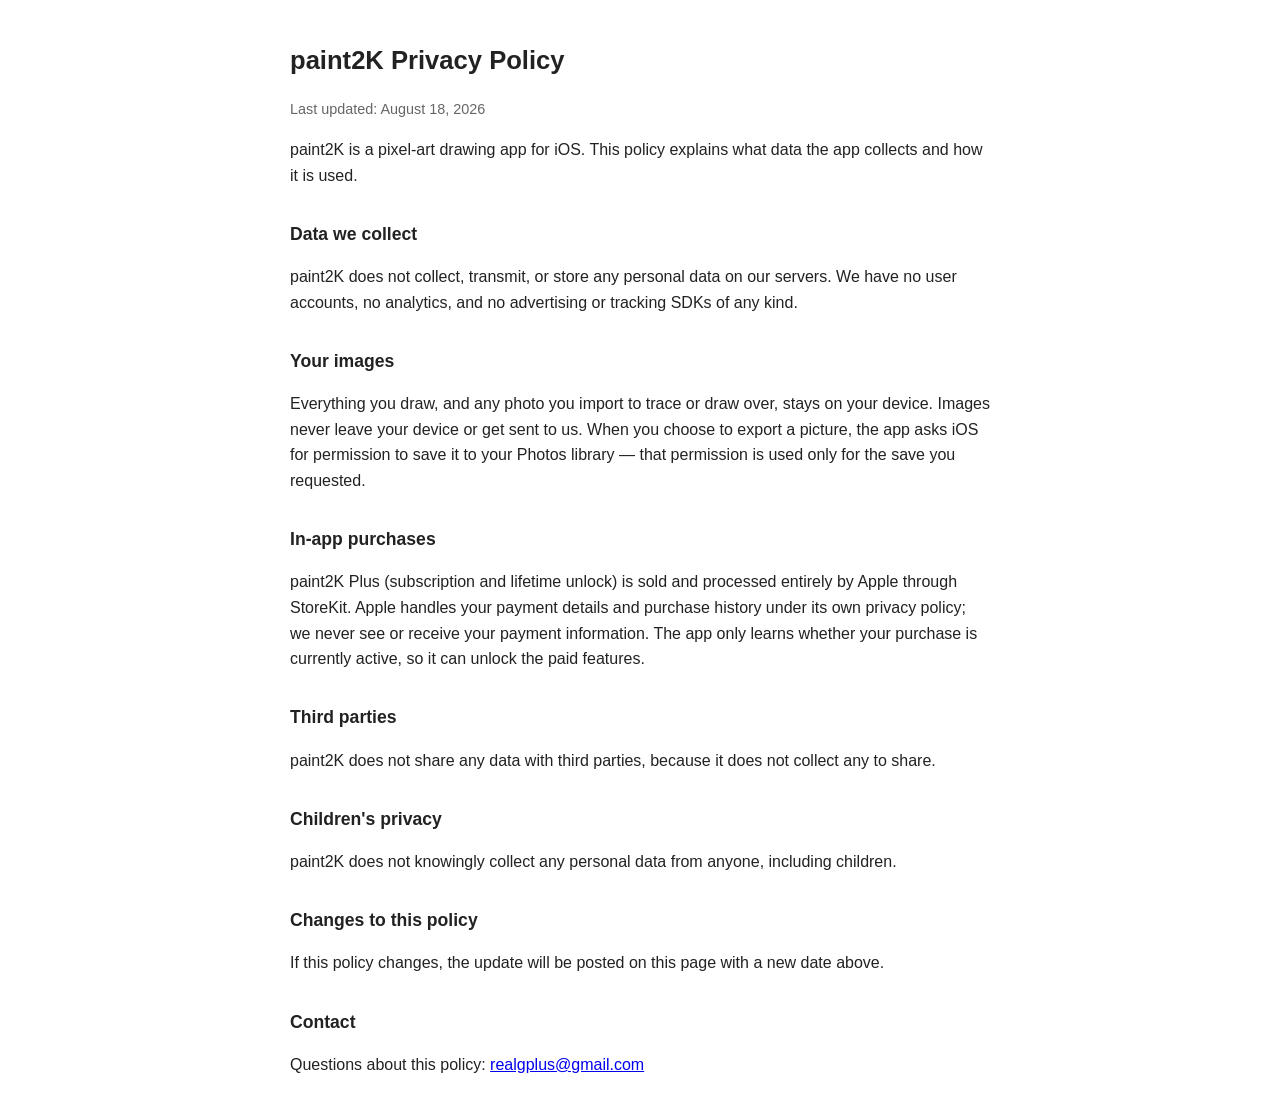
==== index.html @ 6d6b1f9c "Add privacy policy page" ====
<!DOCTYPE html>
<html lang="en">
<head>
<meta charset="utf-8">
<title>paint2K Privacy Policy</title>
<meta name="viewport" content="width=device-width, initial-scale=1">
<style>
  body { font-family: -apple-system, BlinkMacSystemFont, "Segoe UI", sans-serif; max-width: 700px; margin: 40px auto; padding: 0 20px; line-height: 1.6; color: #222; }
  h1 { font-size: 1.6em; }
  h2 { font-size: 1.1em; margin-top: 1.8em; }
  .updated { color: #666; font-size: 0.9em; }
</style>
</head>
<body>
<h1>paint2K Privacy Policy</h1>
<p class="updated">Last updated: August 18, 2026</p>

<p>paint2K is a pixel-art drawing app for iOS. This policy explains what data the app
collects and how it is used.</p>

<h2>Data we collect</h2>
<p>paint2K does not collect, transmit, or store any personal data on our servers. We have
no user accounts, no analytics, and no advertising or tracking SDKs of any kind.</p>

<h2>Your images</h2>
<p>Everything you draw, and any photo you import to trace or draw over, stays on your
device. Images never leave your device or get sent to us. When you choose to export a
picture, the app asks iOS for permission to save it to your Photos library — that
permission is used only for the save you requested.</p>

<h2>In-app purchases</h2>
<p>paint2K Plus (subscription and lifetime unlock) is sold and processed entirely by
Apple through StoreKit. Apple handles your payment details and purchase history under
its own privacy policy; we never see or receive your payment information. The app only
learns whether your purchase is currently active, so it can unlock the paid features.</p>

<h2>Third parties</h2>
<p>paint2K does not share any data with third parties, because it does not collect any
to share.</p>

<h2>Children's privacy</h2>
<p>paint2K does not knowingly collect any personal data from anyone, including
children.</p>

<h2>Changes to this policy</h2>
<p>If this policy changes, the update will be posted on this page with a new date
above.</p>

<h2>Contact</h2>
<p>Questions about this policy: <a href="mailto:realgplus@gmail.com">realgplus@gmail.com</a></p>
</body>
</html>
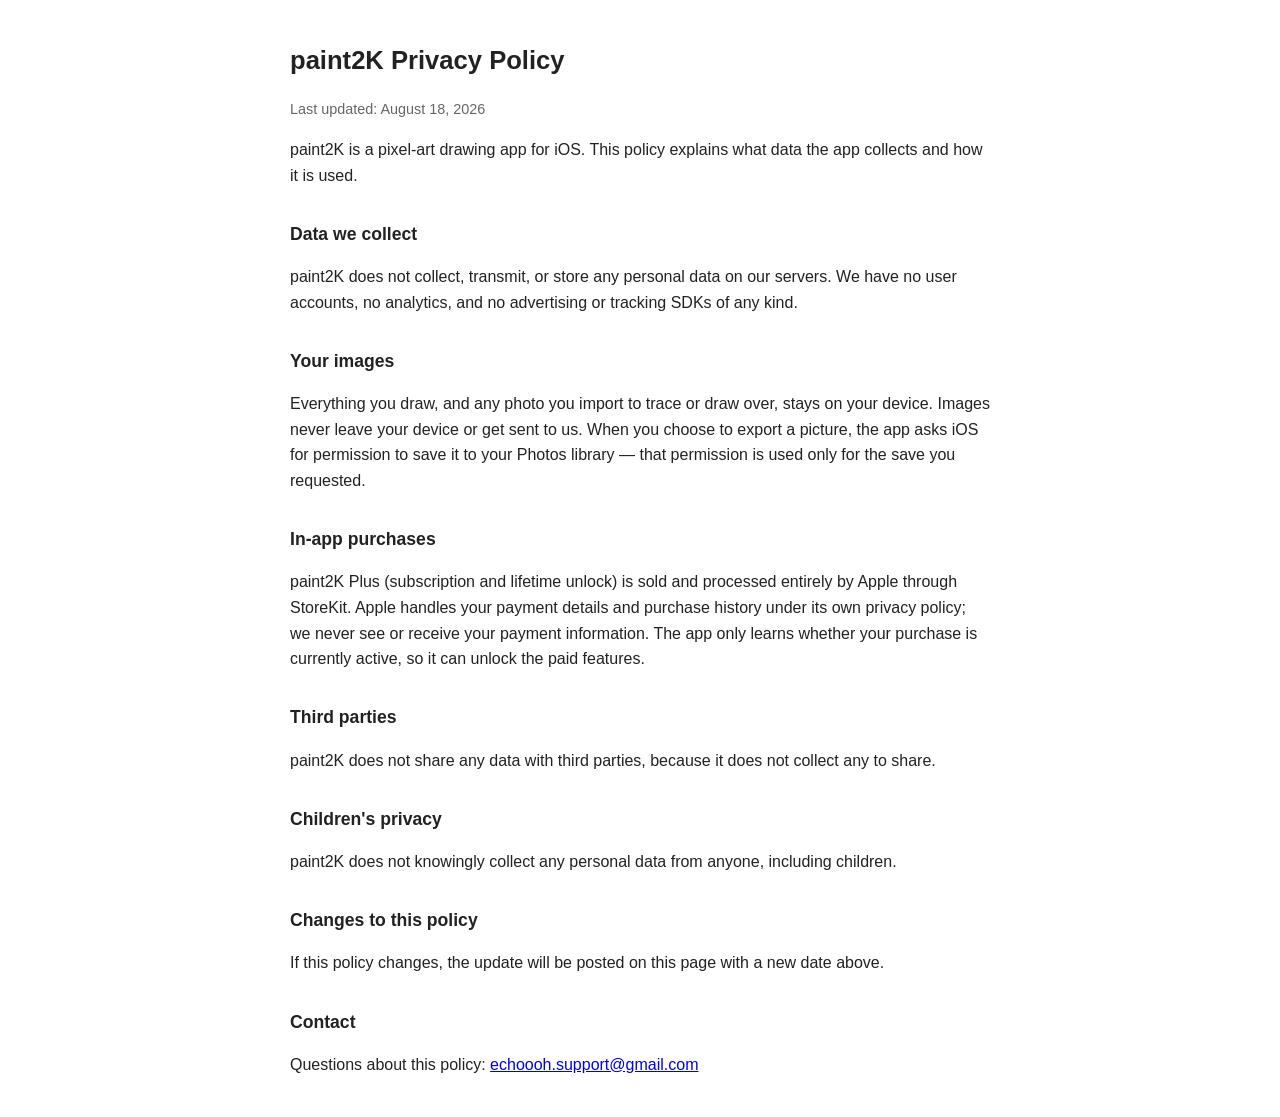
==== commit d7a0d1ce: "Use support email instead of personal email" ====
--- a/index.html
+++ b/index.html
@@ -47,6 +47,6 @@
 above.</p>
 
 <h2>Contact</h2>
-<p>Questions about this policy: <a href="mailto:realgplus@gmail.com">realgplus@gmail.com</a></p>
+<p>Questions about this policy: <a href="mailto:echoooh.support@gmail.com">echoooh.support@gmail.com</a></p>
 </body>
 </html>
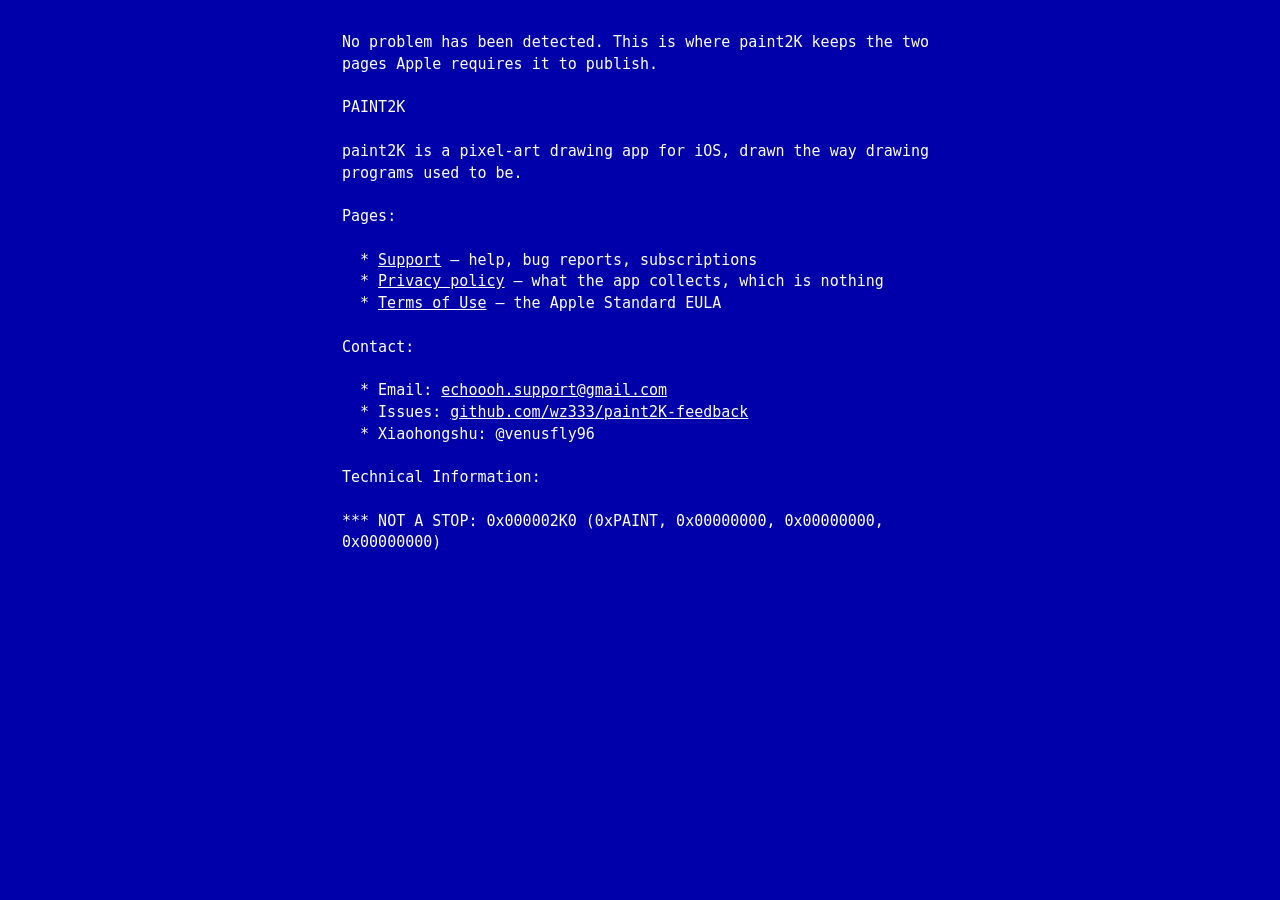
==== commit 83a4bd7f: "Dress the legal pages as the blue screen The three pages were plain white system-font documents sitt" ====
--- a/index.html
+++ b/index.html
@@ -2,51 +2,37 @@
 <html lang="en">
 <head>
 <meta charset="utf-8">
-<title>paint2K Privacy Policy</title>
 <meta name="viewport" content="width=device-width, initial-scale=1">
-<style>
-  body { font-family: -apple-system, BlinkMacSystemFont, "Segoe UI", sans-serif; max-width: 700px; margin: 40px auto; padding: 0 20px; line-height: 1.6; color: #222; }
-  h1 { font-size: 1.6em; }
-  h2 { font-size: 1.1em; margin-top: 1.8em; }
-  .updated { color: #666; font-size: 0.9em; }
-</style>
+<title>paint2K</title>
+<link rel="stylesheet" href="style.css">
 </head>
 <body>
-<h1>paint2K Privacy Policy</h1>
-<p class="updated">Last updated: August 18, 2026</p>
+<main>
+<p>No problem has been detected. This is where paint2K keeps the two pages Apple requires it to publish.</p>
 
-<p>paint2K is a pixel-art drawing app for iOS. This policy explains what data the app
-collects and how it is used.</p>
+<h1>PAINT2K</h1>
 
-<h2>Data we collect</h2>
-<p>paint2K does not collect, transmit, or store any personal data on our servers. We have
-no user accounts, no analytics, and no advertising or tracking SDKs of any kind.</p>
+<p>paint2K is a pixel-art drawing app for iOS, drawn the way drawing programs used to be.</p>
 
-<h2>Your images</h2>
-<p>Everything you draw, and any photo you import to trace or draw over, stays on your
-device. Images never leave your device or get sent to us. When you choose to export a
-picture, the app asks iOS for permission to save it to your Photos library — that
-permission is used only for the save you requested.</p>
+<h2>Pages:</h2>
 
-<h2>In-app purchases</h2>
-<p>paint2K Plus (subscription and lifetime unlock) is sold and processed entirely by
-Apple through StoreKit. Apple handles your payment details and purchase history under
-its own privacy policy; we never see or receive your payment information. The app only
-learns whether your purchase is currently active, so it can unlock the paid features.</p>
+<ul>
+<li><a href="support.html">Support</a> — help, bug reports, subscriptions</li>
+<li><a href="privacy.html">Privacy policy</a> — what the app collects, which is nothing</li>
+<li><a href="https://www.apple.com/legal/internet-services/itunes/dev/stdeula/">Terms of Use</a> — the Apple Standard EULA</li>
+</ul>
 
-<h2>Third parties</h2>
-<p>paint2K does not share any data with third parties, because it does not collect any
-to share.</p>
+<h2>Contact:</h2>
 
-<h2>Children's privacy</h2>
-<p>paint2K does not knowingly collect any personal data from anyone, including
-children.</p>
+<ul>
+<li>Email: <a href="mailto:echoooh.support@gmail.com">echoooh.support@gmail.com</a></li>
+<li>Issues: <a href="https://github.com/wz333/paint2K-feedback">github.com/wz333/paint2K-feedback</a></li>
+<li>Xiaohongshu: @venusfly96</li>
+</ul>
 
-<h2>Changes to this policy</h2>
-<p>If this policy changes, the update will be posted on this page with a new date
-above.</p>
+<p>Technical Information:</p>
 
-<h2>Contact</h2>
-<p>Questions about this policy: <a href="mailto:echoooh.support@gmail.com">echoooh.support@gmail.com</a></p>
+<p>*** NOT A STOP: 0x000002K0 (0xPAINT, 0x00000000, 0x00000000, 0x00000000)</p>
+</main>
 </body>
 </html>
--- a/style.css
+++ b/style.css
@@ -0,0 +1,67 @@
+/* The XP stop screen, as a stylesheet. Every page here shares it so the three of them read
+   as one screen the reader is paging through rather than three documents. */
+
+html {
+  background: #0000AA;
+  /* The blue screen filled the display. On a phone the safe-area bands should be blue too,
+     not white, so the background lives on html rather than on a centred card. */
+  -webkit-text-size-adjust: 100%;
+}
+
+body {
+  margin: 0;
+  background: #0000AA;
+  color: #FFFFFF;
+  /* Lucida Console is the face the XP stop screen actually used. The fallbacks are the
+     nearest fixed-pitch faces on machines that never shipped it. */
+  font-family: "Lucida Console", "Lucida Sans Typewriter", Consolas, Menlo, monospace;
+  font-size: 15px;
+  line-height: 1.45;
+  /* No anti-aliasing softening: the original was a text-mode framebuffer. */
+  -webkit-font-smoothing: none;
+  font-smooth: never;
+}
+
+main {
+  max-width: 66ch;
+  margin: 0 auto;
+  padding: 32px 20px 64px;
+}
+
+/* The original wrapped at a fixed 78 columns. A phone cannot honour that, so the copy is
+   authored as flowing paragraphs and the measure above does the wrapping instead — hard
+   newlines in the markup would wrap twice and come out ragged. */
+p {
+  margin: 0 0 1.45em;
+}
+
+/* The screen had one weight, one size and one colour: headings differ from body text only
+   by the caps on the stop code. */
+h1, h2 {
+  font: inherit;
+  margin: 0 0 1.45em;
+}
+
+h1 { text-transform: uppercase; }
+
+a {
+  color: #FFFFFF;
+  text-decoration: underline;
+  word-break: break-word;
+}
+
+a:hover, a:focus { background: #FFFFFF; color: #0000AA; outline: none; }
+
+ul { margin: 0 0 1.45em; padding-left: 2ch; list-style: none; }
+li { margin: 0; }
+li::before { content: "* "; }
+
+/* The line under the title on the privacy page. Dimmer than the body, still legible on the
+   blue — the XP screen's own secondary text was the same white, so this is as far from it
+   as the palette goes. */
+.updated { color: #B8B8E8; }
+
+@media (max-width: 480px) {
+  body { font-size: 13px; }
+  main { padding: 20px 14px 48px; }
+}
